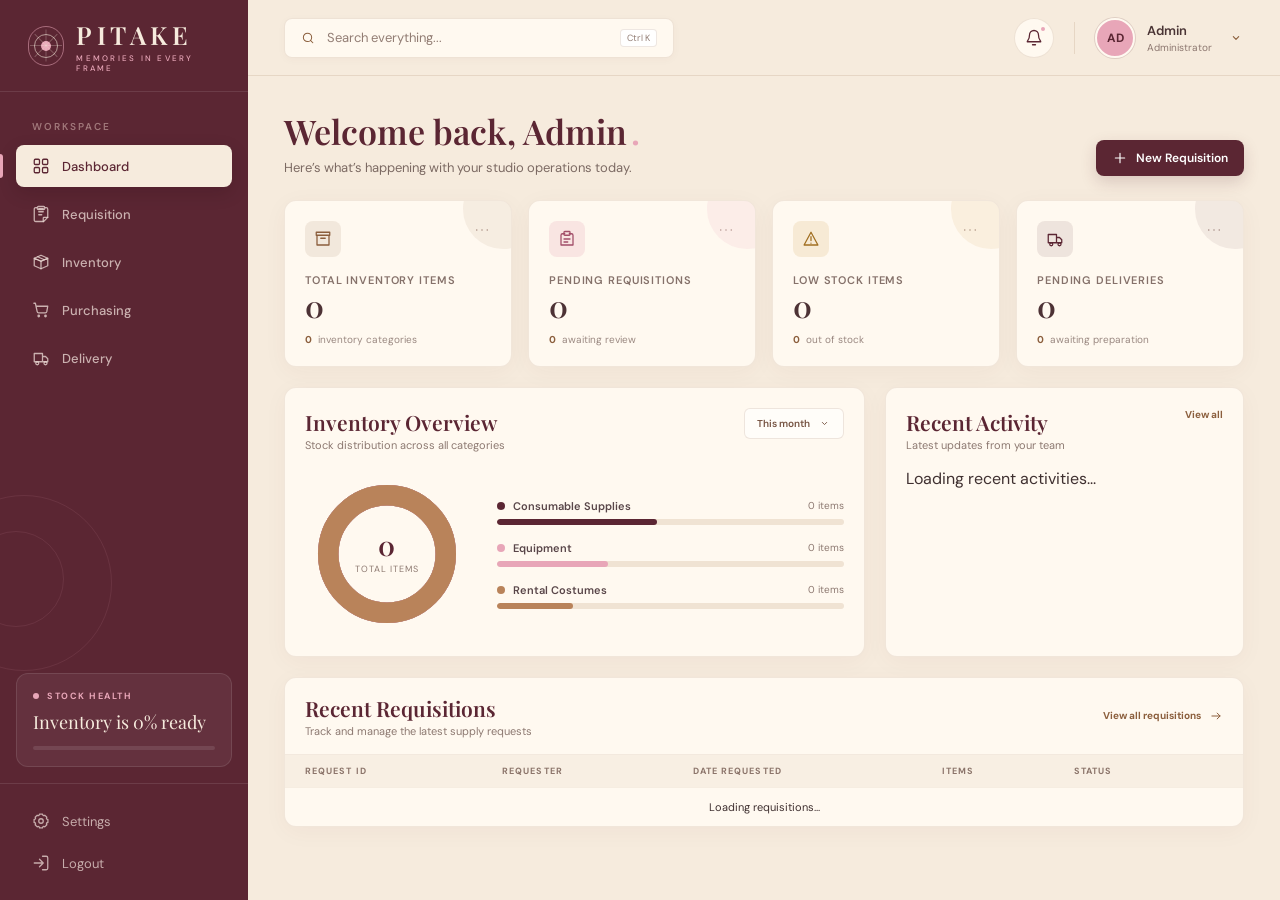
==== pages/dashboard.html @ bb17a234 "Complete admin dashboard and authentication integration" ====
<!DOCTYPE html>
<html lang="en">
<head>
  <meta charset="UTF-8" />
  <meta name="viewport" content="width=device-width, initial-scale=1.0" />
  <title>PITAKE — Studio Operations Dashboard</title>
  <link rel="preconnect" href="https://fonts.googleapis.com" />
  <link rel="preconnect" href="https://fonts.gstatic.com" crossorigin />
  <link href="https://fonts.googleapis.com/css2?family=DM+Sans:wght@400;500;600;700&family=Playfair+Display:wght@500;600;700&display=swap" rel="stylesheet" />
  <link rel="stylesheet" href="../css/dashboard.css" />
</head>
<body>
  <div class="app-layout">
    <!-- Sidebar -->
    <aside class="sidebar">
      <div class="sidebar-decor-outer"></div>
      <div class="sidebar-decor-inner"></div>

      <!-- Brand Header -->
      <div class="brand-header">
        <div class="brand-mark">
          <div class="brand-ring-inner"></div>
          <div class="brand-dot"></div>
          <span class="brand-spoke" style="transform: rotate(0deg)"></span>
          <span class="brand-spoke" style="transform: rotate(45deg)"></span>
          <span class="brand-spoke" style="transform: rotate(90deg)"></span>
          <span class="brand-spoke" style="transform: rotate(135deg)"></span>
        </div>
        <div>
          <p class="font-display brand-title">PITAKE</p>
          <p class="brand-subtitle">Memories in every frame</p>
        </div>
      </div>

      <!-- Navigation -->
      <nav class="sidebar-nav" aria-label="Main navigation">
        <p class="nav-section-label">Workspace</p>
        <div class="nav-list">
          <button class="nav-item active" data-nav="Dashboard">
            <span class="nav-indicator"></span>
            <svg aria-hidden="true" fill="none" height="18" viewBox="0 0 24 24" width="18" stroke="currentColor" stroke-linecap="round" stroke-linejoin="round" stroke-width="1.7">
              <rect x="3" y="3" width="7" height="7" rx="1.5" />
              <rect x="14" y="3" width="7" height="7" rx="1.5" />
              <rect x="3" y="14" width="7" height="7" rx="1.5" />
              <rect x="14" y="14" width="7" height="7" rx="1.5" />
            </svg>
            Dashboard
          </button>

          <button class="nav-item" data-nav="Requisition">
            <svg aria-hidden="true" fill="none" height="18" viewBox="0 0 24 24" width="18" stroke="currentColor" stroke-linecap="round" stroke-linejoin="round" stroke-width="1.7">
              <path d="M9 5h6" />
              <path d="M9 9h6M9 13h4" />
              <path d="M6 3.5H5A2 2 0 0 0 3 5.5v15A2 2 0 0 0 5 22h10.5L21 16.5v-11A2 2 0 0 0 19 3.5h-1" />
              <rect x="7" y="2" width="10" height="4" rx="1.5" />
              <path d="M15 22v-4.5a1 1 0 0 1 1-1h5" />
            </svg>
            Requisition
          </button>

          <button class="nav-item" data-nav="Inventory">
            <svg aria-hidden="true" fill="none" height="18" viewBox="0 0 24 24" width="18" stroke="currentColor" stroke-linecap="round" stroke-linejoin="round" stroke-width="1.7">
              <path d="m3 7 9-4 9 4-9 4-9-4Z" />
              <path d="m3 7 9 4 9-4v10l-9 4-9-4V7Z" />
              <path d="M12 11v10M7.5 5 16.5 9" />
            </svg>
            Inventory
          </button>

          <button class="nav-item" data-nav="Purchasing">
            <svg aria-hidden="true" fill="none" height="18" viewBox="0 0 24 24" width="18" stroke="currentColor" stroke-linecap="round" stroke-linejoin="round" stroke-width="1.7">
              <circle cx="9" cy="20" r="1" />
              <circle cx="18" cy="20" r="1" />
              <path d="M2.5 3h2l2.4 11.2a2 2 0 0 0 2 1.6h8.8a2 2 0 0 0 2-1.6L21 7H6" />
            </svg>
            Purchasing
          </button>

          <button class="nav-item" data-nav="Delivery">
            <svg aria-hidden="true" fill="none" height="18" viewBox="0 0 24 24" width="18" stroke="currentColor" stroke-linecap="round" stroke-linejoin="round" stroke-width="1.7">
              <path d="M3 6h11v11H3zM14 10h4l3 3v4h-7z" />
              <circle cx="7" cy="19" r="2" />
              <circle cx="18" cy="19" r="2" />
            </svg>
            Delivery
          </button>
        </div>
      </nav>

    <!-- Stock Health Widget -->
    <div class="stock-health-card">
        <div class="stock-health-header">
            <span class="stock-health-dot"></span>
            <span class="stock-health-label">Stock health</span>
        </div>

        <p class="font-display stock-health-value" id="stockHealthText">
            Inventory is 0% ready
        </p>

        <div class="stock-progress-track">
            <div
                class="stock-progress-fill"
                id="stockHealthBar"
                style="width: 0%"
            ></div>
        </div>
    </div>

      <!-- Sidebar Footer -->
      <div class="sidebar-footer">
        <button class="footer-btn">
          <svg aria-hidden="true" fill="none" height="18" viewBox="0 0 24 24" width="18" stroke="currentColor" stroke-linecap="round" stroke-linejoin="round" stroke-width="1.7">
            <circle cx="12" cy="12" r="3" />
            <path d="M19.4 15a1.7 1.7 0 0 0 .3 1.9l.1.1-2.8 2.8-.1-.1a1.7 1.7 0 0 0-1.9-.3 1.7 1.7 0 0 0-1 1.6v.2h-4V21a1.7 1.7 0 0 0-1-1.6 1.7 1.7 0 0 0-1.9.3l-.1.1L4.2 17l.1-.1a1.7 1.7 0 0 0 .3-1.9A1.7 1.7 0 0 0 3 14H2.8v-4H3a1.7 1.7 0 0 0 1.6-1 1.7 1.7 0 0 0-.3-1.9L4.2 7 7 4.2l.1.1a1.7 1.7 0 0 0 1.9.3 1.7 1.7 0 0 0 1-1.6v-.2h4V3a1.7 1.7 0 0 0 1 1.6 1.7 1.7 0 0 0 1.9-.3l.1-.1L19.8 7l-.1.1a1.7 1.7 0 0 0-.3 1.9 1.7 1.7 0 0 0 1.6 1h.2v4H21a1.7 1.7 0 0 0-1.6 1Z" />
          </svg>
          Settings
        </button>
        <button class="footer-btn" id="logoutBtn">
          <svg aria-hidden="true" fill="none" height="18" viewBox="0 0 24 24" width="18" stroke="currentColor" stroke-linecap="round" stroke-linejoin="round" stroke-width="1.7">
            <path d="M10 17l5-5-5-5M15 12H3" />
            <path d="M14 3h5a2 2 0 0 1 2 2v14a2 2 0 0 1-2 2h-5" />
          </svg>
          Logout
        </button>
      </div>
    </aside>

    <!-- Main Workspace -->
    <div class="main-wrapper">
      <!-- Top Header -->
      <header class="top-header">
        <!-- Global Search -->
        <div class="search-box">
            <svg aria-hidden="true" fill="none" height="18" viewBox="0 0 24 24" width="18" stroke="currentColor" stroke-linecap="round" stroke-linejoin="round" stroke-width="1.7">
                <circle cx="11" cy="11" r="7" />
                <path d="m20 20-4-4" />
            </svg>

            <input
                type="text"
                id="globalSearch"
                placeholder="Search everything..."
                aria-label="Search everything"
                autocomplete="off"
            />

            <kbd class="search-kbd">Ctrl K</kbd>

            <div id="globalSearchResults" class="global-search-results hidden">
                <p class="search-empty">Start typing to search.</p>
            </div>
        </div>

       <div class="header-actions">
        <div class="notif-wrapper">
            <button id="notif-btn" class="notif-btn" aria-label="Notifications">
                <svg aria-hidden="true" fill="none" height="18" viewBox="0 0 24 24" width="18" stroke="currentColor" stroke-linecap="round" stroke-linejoin="round" stroke-width="1.7">
                    <path d="M18 8a6 6 0 0 0-12 0c0 7-3 7-3 9h18c0-2-3-2-3-9Z" />
                    <path d="M10 21h4" />
                </svg>
                <span class="notif-badge" id="notifBadge"></span>
            </button>

            <div id="notif-popover" class="notif-popover hidden">
                <p class="font-display notif-title">Notifications</p>
                <div id="notificationList">
                    <p class="notif-text">Loading notifications...</p>
                </div>
            </div>
        </div>

          <span class="header-divider"></span>

        <button class="user-profile-btn">
            <div class="user-avatar" id="userAvatar">AD</div>
            <div>
                <p class="user-name" id="userName">Admin</p>
                <p class="user-role" id="userRole">Administrator</p>
            </div>
            <svg class="user-chevron" aria-hidden="true" fill="none" height="16" viewBox="0 0 24 24" width="16" stroke="currentColor" stroke-linecap="round" stroke-linejoin="round" stroke-width="1.7">
                <path d="m8 10 4 4 4-4" />
            </svg>
        </button>
        </div>
      </header>

    <!-- Main Content -->
    <main class="main-content">
        <!-- Page Title Row -->
        <section class="page-header">
            <div>
                <div class="page-date" id="pageDate"></div>

                <h1 class="font-display page-title">
                    Welcome back, <span id="welcomeName">Admin</span><span class="title-dot">.</span>
                </h1>

                <p class="page-subtitle">
                    Here’s what’s happening with your studio operations today.
                </p>
            </div>

            <button class="primary-btn">
                <svg aria-hidden="true" fill="none" height="16" viewBox="0 0 24 24" width="16" stroke="currentColor" stroke-linecap="round" stroke-linejoin="round" stroke-width="1.7">
                    <path d="M12 5v14M5 12h14" />
                </svg>
                New Requisition
            </button>
        </section>

        <!-- Stats Grid -->
        <section class="stats-grid">
          <!-- Stat 1 -->
          <article class="stat-card">
            <div class="stat-orb stat-orb-brown"></div>
            <div class="stat-top">
              <div class="stat-icon icon-brown">
                <svg aria-hidden="true" fill="none" height="18" viewBox="0 0 24 24" width="18" stroke="currentColor" stroke-linecap="round" stroke-linejoin="round" stroke-width="1.7">
                  <path d="M4 7v13h16V7M3 3h18v4H3zM9 11h6" />
                </svg>
              </div>
              <svg class="dots-icon" aria-hidden="true" fill="none" height="18" viewBox="0 0 24 24" width="18">
                <circle cx="5" cy="12" r="1" fill="currentColor" />
                <circle cx="12" cy="12" r="1" fill="currentColor" />
                <circle cx="19" cy="12" r="1" fill="currentColor" />
              </svg>
            </div>
            <p class="stat-label">Total Inventory Items</p>
            <p class="font-display stat-value" id="totalInventory">0</p>
            <div class="stat-meta">
                <span class="stat-change" id="inventoryCategoryCount">0</span>
                <span class="stat-detail">inventory categories</span>
            </div>
          </article>

          <!-- Stat 2 -->
          <article class="stat-card">
            <div class="stat-orb stat-orb-pink"></div>
            <div class="stat-top">
              <div class="stat-icon icon-pink">
                <svg aria-hidden="true" fill="none" height="18" viewBox="0 0 24 24" width="18" stroke="currentColor" stroke-linecap="round" stroke-linejoin="round" stroke-width="1.7">
                  <path d="M9 5H6a2 2 0 0 0-2 2v13h16V7a2 2 0 0 0-2-2h-3" />
                  <rect x="8" y="2" width="8" height="5" rx="1" />
                  <path d="M8 12h8M8 16h5" />
                </svg>
              </div>
              <svg class="dots-icon" aria-hidden="true" fill="none" height="18" viewBox="0 0 24 24" width="18">
                <circle cx="5" cy="12" r="1" fill="currentColor" />
                <circle cx="12" cy="12" r="1" fill="currentColor" />
                <circle cx="19" cy="12" r="1" fill="currentColor" />
              </svg>
            </div>
            <p class="stat-label">Pending Requisitions</p>
            <p class="font-display stat-value" id="pendingRequisitions">0</p>
            <div class="stat-meta">
                <span class="stat-change" id="requisitionMeta">0</span>
                <span class="stat-detail">awaiting review</span>
            </div>
          </article>

          <!-- Stat 3 -->
          <article class="stat-card">
            <div class="stat-orb stat-orb-gold"></div>
            <div class="stat-top">
              <div class="stat-icon icon-gold">
                <svg aria-hidden="true" fill="none" height="18" viewBox="0 0 24 24" width="18" stroke="currentColor" stroke-linecap="round" stroke-linejoin="round" stroke-width="1.7">
                  <path d="M12 3 2.8 20h18.4L12 3Z" />
                  <path d="M12 9v5M12 17.5v.1" />
                </svg>
              </div>
              <svg class="dots-icon" aria-hidden="true" fill="none" height="18" viewBox="0 0 24 24" width="18">
                <circle cx="5" cy="12" r="1" fill="currentColor" />
                <circle cx="12" cy="12" r="1" fill="currentColor" />
                <circle cx="19" cy="12" r="1" fill="currentColor" />
              </svg>
            </div>
            <p class="stat-label">Low Stock Items</p>
            <p class="font-display stat-value" id="lowStockItems">0</p>
            <div class="stat-meta">
                <span class="stat-change" id="lowStockMeta">0</span>
                <span class="stat-detail">out of stock</span>
            </div>
          </article>

          <!-- Stat 4 -->
          <article class="stat-card">
            <div class="stat-orb stat-orb-maroon"></div>
            <div class="stat-top">
              <div class="stat-icon icon-maroon">
                <svg aria-hidden="true" fill="none" height="18" viewBox="0 0 24 24" width="18" stroke="currentColor" stroke-linecap="round" stroke-linejoin="round" stroke-width="1.7">
                  <path d="M3 6h11v11H3zM14 10h4l3 3v4h-7z" />
                  <circle cx="7" cy="19" r="2" />
                  <circle cx="18" cy="19" r="2" />
                </svg>
              </div>
              <svg class="dots-icon" aria-hidden="true" fill="none" height="18" viewBox="0 0 24 24" width="18">
                <circle cx="5" cy="12" r="1" fill="currentColor" />
                <circle cx="12" cy="12" r="1" fill="currentColor" />
                <circle cx="19" cy="12" r="1" fill="currentColor" />
              </svg>
            </div>
            <p class="stat-label">Pending Deliveries</p>
            <p class="font-display stat-value" id="pendingDeliveries">0</p>
            <div class="stat-meta">
                <span class="stat-change" id="deliveryMeta">0</span>
                <span class="stat-detail">awaiting preparation</span>
            </div>
          </article>
        </section>

        <!-- Middle Panels Grid -->
        <section class="middle-grid">
          <!-- Inventory Overview -->
          <article class="panel-card">
            <div class="panel-header">
              <div>
                <h2 class="font-display panel-title">Inventory Overview</h2>
                <p class="panel-subtitle">Stock distribution across all categories</p>
              </div>
              <button class="filter-btn">
                This month
                <svg aria-hidden="true" fill="none" height="13" viewBox="0 0 24 24" width="13" stroke="currentColor" stroke-linecap="round" stroke-linejoin="round" stroke-width="1.7">
                  <path d="m8 10 4 4 4-4" />
                </svg>
              </button>
            </div>

            <div class="overview-body">
              <div class="donut-wrapper">
                <svg viewBox="0 0 120 120" class="donut-svg" aria-label="Inventory distribution chart">
                <!-- Background circle -->
                <circle
                    cx="60" cy="60" r="43"
                    fill="none"
                    stroke="#F0E3D3"
                    stroke-width="15"
                />

                <!-- Consumable Supplies -->
                <circle
                    id="consumableArc"
                    cx="60" cy="60" r="43"
                    fill="none"
                    stroke="#5B2633"
                    stroke-width="15"
                />

                <!-- Equipment -->
                <circle
                    id="equipmentArc"
                    cx="60" cy="60" r="43"
                    fill="none"
                    stroke="#E8A6B8"
                    stroke-width="15"
                />

                <!-- Rental Costumes -->
                <circle
                    id="costumeArc"
                    cx="60" cy="60" r="43"
                    fill="none"
                    stroke="#B9835A"
                    stroke-width="15"
                />
                </svg>
                <div class="donut-center">
                  <span class="font-display donut-total" id="inventoryChartTotal">0</span>
                  <span class="donut-label">Total items</span>
                </div>
              </div>

              <div class="category-list">
                <!-- Category 1 -->
                <div class="category-item">
                  <div class="category-row">
                    <div class="category-name-wrap">
                      <span class="category-dot" style="background-color: #5B2633"></span>
                      <span class="category-name">Consumable Supplies</span>
                    </div>
                    <span class="category-count" id="consumableCount">0 items</span>
                  </div>
                  <div class="progress-track">
                    <div class="progress-fill"  id="consumableProgress" style="width: 46%; background-color: #5B2633"></div>
                  </div>
                </div>

                <!-- Category 2 -->
                <div class="category-item">
                  <div class="category-row">
                    <div class="category-name-wrap">
                      <span class="category-dot" style="background-color: #E8A6B8"></span>
                      <span class="category-name">Equipment</span>
                    </div>
                    <span class="category-count" id="equipmentCount">0 items</span>
                  </div>
                  <div class="progress-track">
                    <div class="progress-fill"  id="equipmentProgress" style="width: 32%; background-color: #E8A6B8"></div>
                  </div>
                </div>

                <!-- Category 3 -->
                <div class="category-item">
                  <div class="category-row">
                    <div class="category-name-wrap">
                      <span class="category-dot" style="background-color: #B9835A"></span>
                      <span class="category-name">Rental Costumes</span>
                    </div>
                    <span class="category-count" id="costumeCount">0 items</span>
                  </div>
                  <div class="progress-track">
                    <div class="progress-fill" id="costumeProgress" style="width: 22%; background-color: #B9835A"></div>
                  </div>
                </div>
              </div>
            </div>
          </article>

          <!-- Recent Activity -->
          <article class="panel-card">
            <div class="panel-header compact">
              <div>
                <h2 class="font-display panel-title">Recent Activity</h2>
                <p class="panel-subtitle">Latest updates from your team</p>
              </div>
              <button class="text-link">View all</button>
            </div>

            <div class="timeline" id="recentActivityList">
                <p id="activityLoading">Loading recent activities...</p>
            </div>
          </article>
        </section>

        <!-- Recent Requisitions Table -->
        <section class="table-card">
          <div class="table-header">
            <div>
              <h2 class="font-display panel-title">Recent Requisitions</h2>
              <p class="panel-subtitle">Track and manage the latest supply requests</p>
            </div>
            <button class="text-link-arrow">
              View all requisitions
              <svg aria-hidden="true" fill="none" height="14" viewBox="0 0 24 24" width="14" stroke="currentColor" stroke-linecap="round" stroke-linejoin="round" stroke-width="1.7">
                <path d="M5 12h14m-5-5 5 5-5 5" />
              </svg>
            </button>
          </div>

          <div class="table-wrap">
            <table class="data-table">
              <thead>
                <tr>
                  <th>Request ID</th>
                  <th>Requester</th>
                  <th>Date Requested</th>
                  <th>Items</th>
                  <th>Status</th>
                  <th class="col-actions"><span class="sr-only">Actions</span></th>
                </tr>
              </thead>
              <tbody id="recentRequisitionsBody">
                <tr>
                    <td colspan="6" style="text-align: center;">
                        Loading requisitions...
                    </td>
                </tr>
            </tbody>
            </table>
          </div>
        </section>
      </main>
    </div>
  </div>

  <!-- Optional lightweight script for notification popover & active nav styling -->
  <script>
    const notifBtn = document.getElementById("notif-btn");
    const notifPopover = document.getElementById("notif-popover");
    notifBtn.addEventListener("click", () => notifPopover.classList.toggle("hidden"));

    document.querySelectorAll(".nav-item").forEach((btn) => {
      btn.addEventListener("click", () => {
        document.querySelectorAll(".nav-item").forEach((item) => {
          item.classList.remove("active");
          const indicator = item.querySelector(".nav-indicator");
          if (indicator) indicator.remove();
        });
        btn.classList.add("active");
        const bar = document.createElement("span");
        bar.className = "nav-indicator";
        btn.prepend(bar);
      });
    });
  </script>

  <script type="module" src="../js/dashboard.js"></script>
</body>
</html>
---- css/dashboard.css ----
/* Base & Reset */
*, *::before, *::after {
  box-sizing: border-box;
  margin: 0;
  padding: 0;
}

:root {
  font-family: "DM Sans", sans-serif;
  color: #3f3030;
  background: #f6ebdd;
  font-synthesis: none;
  text-rendering: optimizeLegibility;
}

body {
  min-width: 1180px;
  min-height: 100vh;
  background-color: #f6ebdd;
  color: #3f3030;
}

button {
  cursor: pointer;
  border: none;
  background: none;
  font-family: inherit;
  color: inherit;
}

::selection {
  color: #fff9f0;
  background: #8b5e3c;
}

.font-display {
  font-family: "Playfair Display", serif;
}

.sr-only {
  position: absolute;
  width: 1px;
  height: 1px;
  overflow: hidden;
  clip: rect(0, 0, 0, 0);
}

.hidden {
  display: none !important;
}

/* Sidebar */
.sidebar {
  position: fixed;
  top: 0;
  bottom: 0;
  left: 0;
  z-index: 30;
  display: flex;
  width: 248px;
  flex-direction: column;
  overflow: hidden;
  background-color: #5b2633;
  color: #f6ebdd;
}

.sidebar-decor-outer {
  pointer-events: none;
  position: absolute;
  left: -64px;
  top: 55%;
  height: 176px;
  width: 176px;
  border-radius: 9999px;
  border: 1px solid rgba(232, 166, 184, 0.1);
}

.sidebar-decor-inner {
  pointer-events: none;
  position: absolute;
  left: -32px;
  top: 59%;
  height: 96px;
  width: 96px;
  border-radius: 9999px;
  border: 1px solid rgba(232, 166, 184, 0.1);
}

.brand-header {
  display: flex;
  height: 92px;
  align-items: center;
  gap: 12px;
  border-bottom: 1px solid rgba(255, 255, 255, 0.1);
  padding: 0 28px;
}

.brand-mark {
  position: relative;
  display: grid;
  height: 40px;
  width: 40px;
  place-items: center;
  border-radius: 9999px;
  border: 1px solid rgba(232, 166, 184, 0.55);
}

.brand-ring-inner {
  position: absolute;
  height: 24px;
  width: 24px;
  border-radius: 9999px;
  border: 1px solid rgba(246, 235, 221, 0.6);
}

.brand-dot {
  position: absolute;
  height: 10px;
  width: 10px;
  border-radius: 9999px;
  background-color: #e8a6b8;
}

.brand-spoke {
  position: absolute;
  height: 1px;
  width: 32px;
  background-color: rgba(246, 235, 221, 0.25);
}

.brand-title {
  font-size: 25px;
  font-weight: 600;
  letter-spacing: 0.18em;
}

.brand-subtitle {
  margin-top: 2px;
  font-size: 8px;
  font-weight: 500;
  text-transform: uppercase;
  letter-spacing: 0.28em;
  color: #e8a6b8;
}

/* Sidebar Navigation */
.sidebar-nav {
  flex: 1;
  padding: 28px 16px;
}

.nav-section-label {
  margin-bottom: 12px;
  padding: 0 16px;
  font-size: 10px;
  font-weight: 600;
  text-transform: uppercase;
  letter-spacing: 0.2em;
  color: rgba(217, 185, 180, 0.55);
}

.nav-list {
  display: flex;
  flex-direction: column;
  gap: 6px;
}

.nav-item {
  position: relative;
  display: flex;
  width: 100%;
  align-items: center;
  gap: 12px;
  border-radius: 8px;
  padding: 12px 16px;
  text-align: left;
  font-size: 13px;
  font-weight: 500;
  color: rgba(235, 217, 212, 0.78);
  transition: all 150ms ease;
}

.nav-item:hover {
  background-color: rgba(255, 255, 255, 0.07);
  color: #ffffff;
}

.nav-item.active {
  background-color: #f6ebdd;
  color: #5b2633;
  box-shadow: 0 6px 18px rgba(31, 7, 13, 0.16);
}

.nav-indicator {
  position: absolute;
  left: -16px;
  height: 24px;
  width: 3px;
  border-top-right-radius: 4px;
  border-bottom-right-radius: 4px;
  background-color: #e8a6b8;
}

/* Stock Health Widget */
.stock-health-card {
  margin: 16px;
  border-radius: 12px;
  border: 1px solid rgba(255, 255, 255, 0.1);
  background-color: rgba(255, 255, 255, 0.055);
  padding: 16px;
}

.stock-health-header {
  margin-bottom: 8px;
  display: flex;
  align-items: center;
  gap: 8px;
  color: #e8a6b8;
}

.stock-health-dot {
  height: 6px;
  width: 6px;
  border-radius: 9999px;
  background-color: #e8a6b8;
}

.stock-health-label {
  font-size: 9px;
  font-weight: 700;
  text-transform: uppercase;
  letter-spacing: 0.17em;
}

.stock-health-value {
  font-size: 18px;
}

.stock-progress-track {
  margin-top: 12px;
  height: 4px;
  overflow: hidden;
  border-radius: 9999px;
  background-color: rgba(255, 255, 255, 0.1);
}

.stock-progress-fill {
  height: 100%;
  border-radius: 9999px;
  background-color: #e8a6b8;
}

/* Sidebar Footer */
.sidebar-footer {
  border-top: 1px solid rgba(255, 255, 255, 0.1);
  padding: 16px;
}

.footer-btn {
  display: flex;
  width: 100%;
  align-items: center;
  gap: 12px;
  border-radius: 8px;
  padding: 12px 16px;
  font-size: 13px;
  color: rgba(235, 217, 212, 0.75);
  transition: all 150ms ease;
}

.footer-btn:hover {
  background-color: rgba(255, 255, 255, 0.07);
  color: #ffffff;
}

/* Main Layout & Top Header */
.main-wrapper {
  margin-left: 248px;
  min-width: 0;
}

.top-header {
  position: sticky;
  top: 0;
  z-index: 20;
  display: flex;
  height: 76px;
  align-items: center;
  justify-content: space-between;
  border-bottom: 1px solid rgba(139, 94, 60, 0.15);
  background-color: rgba(246, 235, 221, 0.95);
  padding: 0 36px;
  backdrop-filter: blur(12px);
}

.search-box {
  display: flex;
  width: 390px;
  align-items: center;
  gap: 12px;
  border-radius: 8px;
  border: 1px solid rgba(139, 94, 60, 0.15);
  background-color: #fff9f0;
  padding: 10px 16px;
  color: #8b5e3c;
  box-shadow: 0 2px 8px rgba(91, 38, 51, 0.03);
}

.search-box:focus-within {
  border-color: rgba(139, 94, 60, 0.35);
}

.search-box input {
  width: 100%;
  border: none;
  background: transparent;
  font-family: inherit;
  font-size: 13px;
  color: #3f3030;
  outline: none;
}

.search-box input::placeholder {
  color: #927d74;
}

.search-kbd {
  border-radius: 4px;
  border: 1px solid rgba(139, 94, 60, 0.15);
  background-color: #ffffff;
  padding: 2px 6px;
  font-family: inherit;
  font-size: 9px;
  color: #927d74;
  white-space: nowrap;
}

.header-actions {
  display: flex;
  align-items: center;
  gap: 20px;
}

.notif-wrapper {
  position: relative;
}

.notif-btn {
  position: relative;
  display: grid;
  height: 40px;
  width: 40px;
  place-items: center;
  border-radius: 9999px;
  border: 1px solid rgba(139, 94, 60, 0.15);
  background-color: #fff9f0;
  color: #5b2633;
  transition: border-color 150ms ease;
}

.notif-btn:hover {
  border-color: rgba(139, 94, 60, 0.3);
}

.notif-badge {
  position: absolute;
  right: 6px;
  top: 6px;
  height: 8px;
  width: 8px;
  border-radius: 9999px;
  border: 2px solid #fff9f0;
  background-color: #e8a6b8;
}

.notif-popover {
  position: absolute;
  right: 0;
  top: 48px;
  width: 288px;
  border-radius: 12px;
  border: 1px solid rgba(139, 94, 60, 0.15);
  background-color: #fff9f0;
  padding: 16px;
  box-shadow: 0 20px 25px -5px rgba(0, 0, 0, 0.1), 0 8px 10px -6px rgba(0, 0, 0, 0.1);
}

.notif-title {
  font-size: 18px;
  color: #5b2633;
}

.notif-text {
  margin-top: 8px;
  font-size: 12px;
  line-height: 20px;
  color: #76625b;
}

.header-divider {
  height: 32px;
  width: 1px;
  background-color: rgba(139, 94, 60, 0.15);
}

.user-profile-btn {
  display: flex;
  align-items: center;
  gap: 12px;
  text-align: left;
}

.user-avatar {
  display: grid;
  height: 40px;
  width: 40px;
  place-items: center;
  border-radius: 9999px;
  border: 2px solid #fff9f0;
  background-color: #e8a6b8;
  font-size: 12px;
  font-weight: 700;
  color: #5b2633;
  box-shadow: 0 0 0 1px rgba(91, 38, 51, 0.15);
}

.user-name {
  font-size: 13px;
  font-weight: 600;
  color: #4a3435;
}

.user-role {
  margin-top: 2px;
  font-size: 10px;
  color: #8d7770;
}

.user-chevron {
  margin-left: 4px;
  color: #8b5e3c;
}

/* Main Content */
.main-content {
  padding: 28px 36px 40px;
}

.page-header {
  margin-bottom: 24px;
  display: flex;
  align-items: flex-end;
  justify-content: space-between;
}

.page-date {
  margin-bottom: 6px;
  font-size: 10px;
  font-weight: 700;
  text-transform: uppercase;
  letter-spacing: 0.2em;
  color: #b07859;
}

.page-title {
  font-size: 34px;
  font-weight: 600;
  line-height: 1.25;
  color: #5b2633;
}

.title-dot {
  margin-left: 4px;
  color: #e8a6b8;
}

.page-subtitle {
  margin-top: 6px;
  font-size: 13px;
  color: #7c6a63;
}

.primary-btn {
  display: flex;
  align-items: center;
  gap: 8px;
  border-radius: 8px;
  background-color: #5b2633;
  padding: 10px 16px;
  font-size: 12px;
  font-weight: 600;
  color: #ffffff;
  box-shadow: 0 6px 16px rgba(91, 38, 51, 0.18);
  transition: background-color 150ms ease;
}

.primary-btn:hover {
  background-color: #6c2e3d;
}

/* Stats Grid */
.stats-grid {
  margin-bottom: 20px;
  display: grid;
  grid-template-columns: repeat(4, 1fr);
  gap: 16px;
}

.stat-card {
  position: relative;
  overflow: hidden;
  border-radius: 12px;
  border: 1px solid rgba(139, 94, 60, 0.12);
  background-color: #fff9f0;
  padding: 20px;
  box-shadow: 0 5px 24px rgba(91, 38, 51, 0.045);
  transition: transform 180ms ease, box-shadow 180ms ease;
}

.stat-card:hover {
  transform: translateY(-2px);
  box-shadow: 0 9px 28px rgba(91, 38, 51, 0.075);
}

.stat-orb {
  position: absolute;
  right: 0;
  top: 0;
  height: 80px;
  width: 80px;
  transform: translate(32px, -32px);
  border-radius: 9999px;
}

.stat-orb-brown { background: rgba(139, 94, 60, 0.08); }
.stat-orb-pink { background: rgba(232, 166, 184, 0.15); }
.stat-orb-gold { background: rgba(212, 166, 90, 0.12); }
.stat-orb-maroon { background: rgba(91, 38, 51, 0.08); }

.stat-top {
  margin-bottom: 16px;
  display: flex;
  align-items: flex-start;
  justify-content: space-between;
}

.stat-icon {
  display: grid;
  height: 36px;
  width: 36px;
  place-items: center;
  border-radius: 8px;
}

.icon-brown { color: #8b5e3c; background: rgba(139, 94, 60, 0.11); }
.icon-pink { color: #a34f69; background: rgba(232, 166, 184, 0.25); }
.icon-gold { color: #a16f22; background: rgba(212, 166, 90, 0.18); }
.icon-maroon { color: #5b2633; background: rgba(91, 38, 51, 0.1); }

.dots-icon {
  color: #a58d82;
}

.stat-label {
  font-size: 11px;
  font-weight: 600;
  text-transform: uppercase;
  letter-spacing: 0.08em;
  color: #85716a;
}

.stat-value {
  margin-top: 4px;
  font-size: 30px;
  font-weight: 600;
  line-height: 1;
  color: #4d3235;
}

.stat-meta {
  margin-top: 12px;
  display: flex;
  align-items: center;
  gap: 6px;
  font-size: 10px;
}

.stat-change {
  font-weight: 700;
  color: #8b5e3c;
}

.stat-detail {
  color: #9a8881;
}

/* Middle Panels Grid */
.middle-grid {
  margin-bottom: 20px;
  display: grid;
  grid-template-columns: 1.62fr 1fr;
  gap: 20px;
}

.panel-card {
  border-radius: 12px;
  border: 1px solid rgba(139, 94, 60, 0.12);
  background-color: #fff9f0;
  padding: 20px;
  box-shadow: 0 5px 24px rgba(91, 38, 51, 0.04);
}

.panel-header {
  margin-bottom: 20px;
  display: flex;
  align-items: flex-start;
  justify-content: space-between;
}

.panel-header.compact {
  margin-bottom: 16px;
}

.panel-title {
  font-size: 21px;
  font-weight: 600;
  color: #5b2633;
}

.panel-subtitle {
  margin-top: 2px;
  font-size: 11px;
  color: #8d7971;
}

.filter-btn {
  display: flex;
  align-items: center;
  gap: 8px;
  border-radius: 6px;
  border: 1px solid rgba(139, 94, 60, 0.15);
  background-color: rgba(255, 255, 255, 0.6);
  padding: 8px 12px;
  font-size: 10px;
  font-weight: 600;
  color: #765342;
}

.text-link {
  font-size: 10px;
  font-weight: 700;
  color: #8b5e3c;
}

.text-link:hover {
  text-decoration: underline;
}

/* Donut & Categories */
.overview-body {
  display: flex;
  align-items: center;
  gap: 28px;
}

.donut-wrapper {
  position: relative;
  height: 164px;
  width: 164px;
  flex-shrink: 0;
}

.donut-svg {
  height: 100%;
  width: 100%;
  transform: rotate(-90deg);
}

.donut-center {
  position: absolute;
  inset: 0;
  display: grid;
  place-content: center;
  text-align: center;
}

.donut-total {
  font-size: 27px;
  font-weight: 600;
  line-height: 1;
  color: #5b2633;
}

.donut-label {
  margin-top: 4px;
  font-size: 9px;
  text-transform: uppercase;
  letter-spacing: 0.12em;
  color: #8d7971;
}

.category-list {
  flex: 1;
  display: flex;
  flex-direction: column;
  gap: 16px;
}

.category-row {
  margin-bottom: 6px;
  display: flex;
  align-items: center;
  justify-content: space-between;
}

.category-name-wrap {
  display: flex;
  align-items: center;
  gap: 8px;
}

.category-dot {
  height: 8px;
  width: 8px;
  border-radius: 9999px;
}

.category-name {
  font-size: 11px;
  font-weight: 600;
  color: #594649;
}

.category-count {
  font-size: 10px;
  color: #8d7971;
}

.progress-track {
  height: 6px;
  overflow: hidden;
  border-radius: 9999px;
  background-color: #f0e3d3;
}

.progress-fill {
  height: 100%;
  border-radius: 9999px;
}

/* Activity Timeline */
.timeline-item {
  position: relative;
  display: flex;
  gap: 12px;
  padding-bottom: 14px;
}

.timeline-item:last-child {
  padding-bottom: 0;
}

.timeline-line {
  position: absolute;
  left: 5px;
  top: 12px;
  height: 100%;
  width: 1px;
  background-color: rgba(139, 94, 60, 0.12);
}

.timeline-dot {
  position: relative;
  margin-top: 4px;
  height: 11px;
  width: 11px;
  flex-shrink: 0;
  border-radius: 9999px;
  border: 3px solid #fff9f0;
  box-shadow: 0 0 0 1px rgba(91, 38, 51, 0.15);
}

.timeline-content {
  min-width: 0;
  flex: 1;
}

.timeline-top {
  display: flex;
  align-items: flex-start;
  justify-content: space-between;
  gap: 8px;
}

.timeline-title {
  overflow: hidden;
  text-overflow: ellipsis;
  white-space: nowrap;
  font-size: 11px;
  font-weight: 600;
  color: #513d40;
}

.timeline-time {
  flex-shrink: 0;
  font-size: 9px;
  color: #a18d85;
}

.timeline-desc {
  margin-top: 2px;
  overflow: hidden;
  text-overflow: ellipsis;
  white-space: nowrap;
  font-size: 10px;
  color: #8d7971;
}

/* Requisitions Table */
.table-card {
  overflow: hidden;
  border-radius: 12px;
  border: 1px solid rgba(139, 94, 60, 0.12);
  background-color: #fff9f0;
  box-shadow: 0 5px 24px rgba(91, 38, 51, 0.04);
}

.table-header {
  display: flex;
  align-items: center;
  justify-content: space-between;
  padding: 16px 20px;
}

.text-link-arrow {
  display: flex;
  align-items: center;
  gap: 8px;
  font-size: 10px;
  font-weight: 700;
  color: #8b5e3c;
}

.table-wrap {
  border-top: 1px solid rgba(139, 94, 60, 0.1);
}

.data-table {
  width: 100%;
  border-collapse: collapse;
}

.data-table thead tr {
  background-color: #f8efe3;
  text-align: left;
  font-size: 9px;
  text-transform: uppercase;
  letter-spacing: 0.12em;
  color: #8b746a;
}

.data-table th {
  padding: 10px 16px;
  font-weight: 700;
}

.data-table th:first-child {
  padding-left: 20px;
}

.col-actions {
  width: 40px;
}

.data-table tbody tr {
  border-top: 1px solid rgba(139, 94, 60, 0.08);
  font-size: 11px;
  transition: background-color 150ms ease;
}

.data-table tbody tr:hover {
  background-color: rgba(248, 239, 227, 0.55);
}

.data-table td {
  padding: 12px 16px;
}

.req-id {
  padding-left: 20px !important;
  font-weight: 700;
  color: #7d4e3a;
}

.requester-cell {
  display: flex;
  align-items: center;
  gap: 10px;
}

.requester-avatar {
  display: grid;
  height: 28px;
  width: 28px;
  place-items: center;
  border-radius: 9999px;
  background-color: rgba(232, 166, 184, 0.35);
  font-size: 9px;
  font-weight: 700;
  color: #5b2633;
}

.requester-name {
  font-weight: 600;
  color: #513d40;
}

.req-date {
  color: #786760;
}

.req-items {
  color: #594649;
}

.item-badge {
  margin-left: 8px;
  border-radius: 4px;
  background-color: #efe1d2;
  padding: 2px 6px;
  font-size: 9px;
  color: #8b5e3c;
}

.req-actions {
  color: #9b877f;
}

/* Status Pills */
.status {
  display: inline-flex;
  align-items: center;
  gap: 5px;
  border-radius: 999px;
  padding: 4px 9px;
  font-size: 9px;
  font-weight: 700;
}

.status::before {
  content: "";
  width: 5px;
  height: 5px;
  border-radius: 999px;
  background: currentColor;
}

.status-pending {
  color: #9a691c;
  background: #f8e9c9;
}

.status-approved {
  color: #49705a;
  background: #e2eee5;
}

.status-in-review {
  color: #8c4e65;
  background: #f4dfe5;
}

.status-rejected {
  color: #9a4747;
  background: #f8e5e2;
}

@media (max-height: 820px) {
  .main-content {
    padding-top: 20px !important;
  }
}


/* Global Search Results */
.search-box {
    position: relative;
}

.global-search-results {
    position: absolute;
    top: calc(100% + 10px);
    left: 0;
    width: 100%;
    min-width: 320px;
    max-height: 360px;
    overflow-y: auto;
    background: #fff;
    border: 1px solid #eadfd5;
    border-radius: 12px;
    box-shadow: 0 8px 24px rgba(63, 48, 48, 0.12);
    z-index: 1000;
    padding: 8px;
}

.global-search-results.hidden {
    display: none;
}

.search-result-item {
    display: flex;
    flex-direction: column;
    gap: 4px;
    padding: 12px;
    border-radius: 8px;
    cursor: pointer;
    transition: background 0.2s ease;
}

.search-result-item:hover {
    background: #f6ebdd;
}

.search-result-item strong {
    color: #3f3030;
    font-size: 13px;
    font-weight: 600;
}

.search-result-item small {
    color: #987e70;
    font-size: 11px;
}

.search-empty {
    padding: 12px;
    color: #987e70;
    font-size: 13px;
}
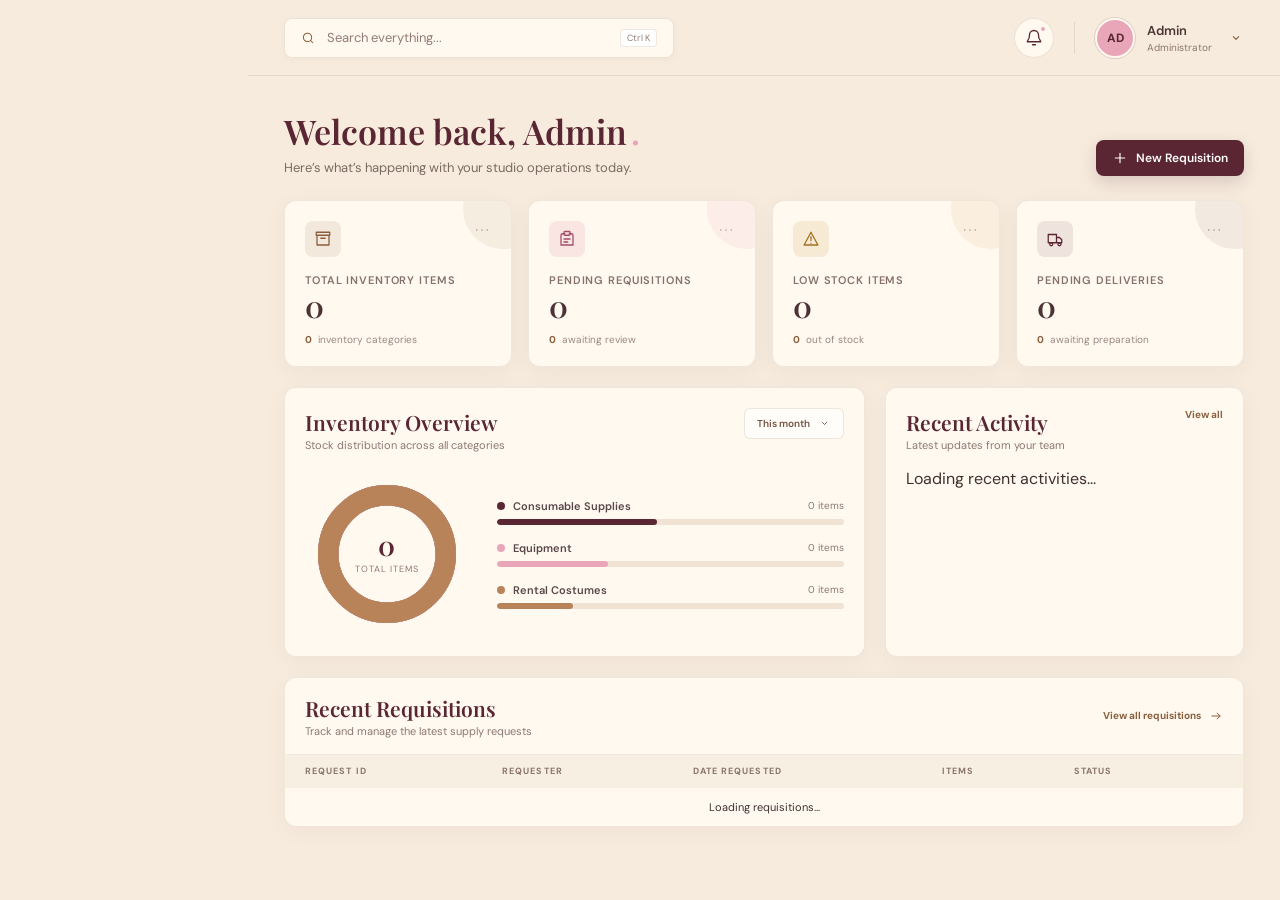
==== commit 3e4a08e2: "modified dashboard ui" ====
--- a/pages/dashboard.html
+++ b/pages/dashboard.html
@@ -8,123 +8,12 @@
   <link rel="preconnect" href="https://fonts.gstatic.com" crossorigin />
   <link href="https://fonts.googleapis.com/css2?family=DM+Sans:wght@400;500;600;700&family=Playfair+Display:wght@500;600;700&display=swap" rel="stylesheet" />
   <link rel="stylesheet" href="../css/dashboard.css" />
+  <link rel="stylesheet" href="../css/sidebar.css">
 </head>
 <body>
   <div class="app-layout">
     <!-- Sidebar -->
-    <aside class="sidebar">
-      <div class="sidebar-decor-outer"></div>
-      <div class="sidebar-decor-inner"></div>
-
-      <!-- Brand Header -->
-      <div class="brand-header">
-        <div class="brand-mark">
-          <div class="brand-ring-inner"></div>
-          <div class="brand-dot"></div>
-          <span class="brand-spoke" style="transform: rotate(0deg)"></span>
-          <span class="brand-spoke" style="transform: rotate(45deg)"></span>
-          <span class="brand-spoke" style="transform: rotate(90deg)"></span>
-          <span class="brand-spoke" style="transform: rotate(135deg)"></span>
-        </div>
-        <div>
-          <p class="font-display brand-title">PITAKE</p>
-          <p class="brand-subtitle">Memories in every frame</p>
-        </div>
-      </div>
-
-      <!-- Navigation -->
-      <nav class="sidebar-nav" aria-label="Main navigation">
-        <p class="nav-section-label">Workspace</p>
-        <div class="nav-list">
-          <button class="nav-item active" data-nav="Dashboard">
-            <span class="nav-indicator"></span>
-            <svg aria-hidden="true" fill="none" height="18" viewBox="0 0 24 24" width="18" stroke="currentColor" stroke-linecap="round" stroke-linejoin="round" stroke-width="1.7">
-              <rect x="3" y="3" width="7" height="7" rx="1.5" />
-              <rect x="14" y="3" width="7" height="7" rx="1.5" />
-              <rect x="3" y="14" width="7" height="7" rx="1.5" />
-              <rect x="14" y="14" width="7" height="7" rx="1.5" />
-            </svg>
-            Dashboard
-          </button>
-
-          <button class="nav-item" data-nav="Requisition">
-            <svg aria-hidden="true" fill="none" height="18" viewBox="0 0 24 24" width="18" stroke="currentColor" stroke-linecap="round" stroke-linejoin="round" stroke-width="1.7">
-              <path d="M9 5h6" />
-              <path d="M9 9h6M9 13h4" />
-              <path d="M6 3.5H5A2 2 0 0 0 3 5.5v15A2 2 0 0 0 5 22h10.5L21 16.5v-11A2 2 0 0 0 19 3.5h-1" />
-              <rect x="7" y="2" width="10" height="4" rx="1.5" />
-              <path d="M15 22v-4.5a1 1 0 0 1 1-1h5" />
-            </svg>
-            Requisition
-          </button>
-
-          <button class="nav-item" data-nav="Inventory">
-            <svg aria-hidden="true" fill="none" height="18" viewBox="0 0 24 24" width="18" stroke="currentColor" stroke-linecap="round" stroke-linejoin="round" stroke-width="1.7">
-              <path d="m3 7 9-4 9 4-9 4-9-4Z" />
-              <path d="m3 7 9 4 9-4v10l-9 4-9-4V7Z" />
-              <path d="M12 11v10M7.5 5 16.5 9" />
-            </svg>
-            Inventory
-          </button>
-
-          <button class="nav-item" data-nav="Purchasing">
-            <svg aria-hidden="true" fill="none" height="18" viewBox="0 0 24 24" width="18" stroke="currentColor" stroke-linecap="round" stroke-linejoin="round" stroke-width="1.7">
-              <circle cx="9" cy="20" r="1" />
-              <circle cx="18" cy="20" r="1" />
-              <path d="M2.5 3h2l2.4 11.2a2 2 0 0 0 2 1.6h8.8a2 2 0 0 0 2-1.6L21 7H6" />
-            </svg>
-            Purchasing
-          </button>
-
-          <button class="nav-item" data-nav="Delivery">
-            <svg aria-hidden="true" fill="none" height="18" viewBox="0 0 24 24" width="18" stroke="currentColor" stroke-linecap="round" stroke-linejoin="round" stroke-width="1.7">
-              <path d="M3 6h11v11H3zM14 10h4l3 3v4h-7z" />
-              <circle cx="7" cy="19" r="2" />
-              <circle cx="18" cy="19" r="2" />
-            </svg>
-            Delivery
-          </button>
-        </div>
-      </nav>
-
-    <!-- Stock Health Widget -->
-    <div class="stock-health-card">
-        <div class="stock-health-header">
-            <span class="stock-health-dot"></span>
-            <span class="stock-health-label">Stock health</span>
-        </div>
-
-        <p class="font-display stock-health-value" id="stockHealthText">
-            Inventory is 0% ready
-        </p>
-
-        <div class="stock-progress-track">
-            <div
-                class="stock-progress-fill"
-                id="stockHealthBar"
-                style="width: 0%"
-            ></div>
-        </div>
-    </div>
-
-      <!-- Sidebar Footer -->
-      <div class="sidebar-footer">
-        <button class="footer-btn">
-          <svg aria-hidden="true" fill="none" height="18" viewBox="0 0 24 24" width="18" stroke="currentColor" stroke-linecap="round" stroke-linejoin="round" stroke-width="1.7">
-            <circle cx="12" cy="12" r="3" />
-            <path d="M19.4 15a1.7 1.7 0 0 0 .3 1.9l.1.1-2.8 2.8-.1-.1a1.7 1.7 0 0 0-1.9-.3 1.7 1.7 0 0 0-1 1.6v.2h-4V21a1.7 1.7 0 0 0-1-1.6 1.7 1.7 0 0 0-1.9.3l-.1.1L4.2 17l.1-.1a1.7 1.7 0 0 0 .3-1.9A1.7 1.7 0 0 0 3 14H2.8v-4H3a1.7 1.7 0 0 0 1.6-1 1.7 1.7 0 0 0-.3-1.9L4.2 7 7 4.2l.1.1a1.7 1.7 0 0 0 1.9.3 1.7 1.7 0 0 0 1-1.6v-.2h4V3a1.7 1.7 0 0 0 1 1.6 1.7 1.7 0 0 0 1.9-.3l.1-.1L19.8 7l-.1.1a1.7 1.7 0 0 0-.3 1.9 1.7 1.7 0 0 0 1.6 1h.2v4H21a1.7 1.7 0 0 0-1.6 1Z" />
-          </svg>
-          Settings
-        </button>
-        <button class="footer-btn" id="logoutBtn">
-          <svg aria-hidden="true" fill="none" height="18" viewBox="0 0 24 24" width="18" stroke="currentColor" stroke-linecap="round" stroke-linejoin="round" stroke-width="1.7">
-            <path d="M10 17l5-5-5-5M15 12H3" />
-            <path d="M14 3h5a2 2 0 0 1 2 2v14a2 2 0 0 1-2 2h-5" />
-          </svg>
-          Logout
-        </button>
-      </div>
-    </aside>
+    <div id="sidebar-container"></div>
 
     <!-- Main Workspace -->
     <div class="main-wrapper">
@@ -473,7 +362,6 @@
     </div>
   </div>
 
-  <!-- Optional lightweight script for notification popover & active nav styling -->
   <script>
     const notifBtn = document.getElementById("notif-btn");
     const notifPopover = document.getElementById("notif-popover");
@@ -493,7 +381,7 @@
       });
     });
   </script>
-
   <script type="module" src="../js/dashboard.js"></script>
+  <script type="module" src="../js/sidebar.js"></script>
 </body>
 </html>
--- a/css/dashboard.css
+++ b/css/dashboard.css
@@ -47,230 +47,6 @@
 
 .hidden {
   display: none !important;
-}
-
-/* Sidebar */
-.sidebar {
-  position: fixed;
-  top: 0;
-  bottom: 0;
-  left: 0;
-  z-index: 30;
-  display: flex;
-  width: 248px;
-  flex-direction: column;
-  overflow: hidden;
-  background-color: #5b2633;
-  color: #f6ebdd;
-}
-
-.sidebar-decor-outer {
-  pointer-events: none;
-  position: absolute;
-  left: -64px;
-  top: 55%;
-  height: 176px;
-  width: 176px;
-  border-radius: 9999px;
-  border: 1px solid rgba(232, 166, 184, 0.1);
-}
-
-.sidebar-decor-inner {
-  pointer-events: none;
-  position: absolute;
-  left: -32px;
-  top: 59%;
-  height: 96px;
-  width: 96px;
-  border-radius: 9999px;
-  border: 1px solid rgba(232, 166, 184, 0.1);
-}
-
-.brand-header {
-  display: flex;
-  height: 92px;
-  align-items: center;
-  gap: 12px;
-  border-bottom: 1px solid rgba(255, 255, 255, 0.1);
-  padding: 0 28px;
-}
-
-.brand-mark {
-  position: relative;
-  display: grid;
-  height: 40px;
-  width: 40px;
-  place-items: center;
-  border-radius: 9999px;
-  border: 1px solid rgba(232, 166, 184, 0.55);
-}
-
-.brand-ring-inner {
-  position: absolute;
-  height: 24px;
-  width: 24px;
-  border-radius: 9999px;
-  border: 1px solid rgba(246, 235, 221, 0.6);
-}
-
-.brand-dot {
-  position: absolute;
-  height: 10px;
-  width: 10px;
-  border-radius: 9999px;
-  background-color: #e8a6b8;
-}
-
-.brand-spoke {
-  position: absolute;
-  height: 1px;
-  width: 32px;
-  background-color: rgba(246, 235, 221, 0.25);
-}
-
-.brand-title {
-  font-size: 25px;
-  font-weight: 600;
-  letter-spacing: 0.18em;
-}
-
-.brand-subtitle {
-  margin-top: 2px;
-  font-size: 8px;
-  font-weight: 500;
-  text-transform: uppercase;
-  letter-spacing: 0.28em;
-  color: #e8a6b8;
-}
-
-/* Sidebar Navigation */
-.sidebar-nav {
-  flex: 1;
-  padding: 28px 16px;
-}
-
-.nav-section-label {
-  margin-bottom: 12px;
-  padding: 0 16px;
-  font-size: 10px;
-  font-weight: 600;
-  text-transform: uppercase;
-  letter-spacing: 0.2em;
-  color: rgba(217, 185, 180, 0.55);
-}
-
-.nav-list {
-  display: flex;
-  flex-direction: column;
-  gap: 6px;
-}
-
-.nav-item {
-  position: relative;
-  display: flex;
-  width: 100%;
-  align-items: center;
-  gap: 12px;
-  border-radius: 8px;
-  padding: 12px 16px;
-  text-align: left;
-  font-size: 13px;
-  font-weight: 500;
-  color: rgba(235, 217, 212, 0.78);
-  transition: all 150ms ease;
-}
-
-.nav-item:hover {
-  background-color: rgba(255, 255, 255, 0.07);
-  color: #ffffff;
-}
-
-.nav-item.active {
-  background-color: #f6ebdd;
-  color: #5b2633;
-  box-shadow: 0 6px 18px rgba(31, 7, 13, 0.16);
-}
-
-.nav-indicator {
-  position: absolute;
-  left: -16px;
-  height: 24px;
-  width: 3px;
-  border-top-right-radius: 4px;
-  border-bottom-right-radius: 4px;
-  background-color: #e8a6b8;
-}
-
-/* Stock Health Widget */
-.stock-health-card {
-  margin: 16px;
-  border-radius: 12px;
-  border: 1px solid rgba(255, 255, 255, 0.1);
-  background-color: rgba(255, 255, 255, 0.055);
-  padding: 16px;
-}
-
-.stock-health-header {
-  margin-bottom: 8px;
-  display: flex;
-  align-items: center;
-  gap: 8px;
-  color: #e8a6b8;
-}
-
-.stock-health-dot {
-  height: 6px;
-  width: 6px;
-  border-radius: 9999px;
-  background-color: #e8a6b8;
-}
-
-.stock-health-label {
-  font-size: 9px;
-  font-weight: 700;
-  text-transform: uppercase;
-  letter-spacing: 0.17em;
-}
-
-.stock-health-value {
-  font-size: 18px;
-}
-
-.stock-progress-track {
-  margin-top: 12px;
-  height: 4px;
-  overflow: hidden;
-  border-radius: 9999px;
-  background-color: rgba(255, 255, 255, 0.1);
-}
-
-.stock-progress-fill {
-  height: 100%;
-  border-radius: 9999px;
-  background-color: #e8a6b8;
-}
-
-/* Sidebar Footer */
-.sidebar-footer {
-  border-top: 1px solid rgba(255, 255, 255, 0.1);
-  padding: 16px;
-}
-
-.footer-btn {
-  display: flex;
-  width: 100%;
-  align-items: center;
-  gap: 12px;
-  border-radius: 8px;
-  padding: 12px 16px;
-  font-size: 13px;
-  color: rgba(235, 217, 212, 0.75);
-  transition: all 150ms ease;
-}
-
-.footer-btn:hover {
-  background-color: rgba(255, 255, 255, 0.07);
-  color: #ffffff;
 }
 
 /* Main Layout & Top Header */
--- a/css/sidebar.css
+++ b/css/sidebar.css
@@ -0,0 +1,273 @@
+/* ==============================
+   PITAKE SHARED SIDEBAR
+============================== */
+
+.sidebar {
+  position: fixed;
+  top: 0;
+  bottom: 0;
+  left: 0;
+  z-index: 30;
+  display: flex;
+  width: 248px;
+  min-width: 248px;
+  flex-direction: column;
+  overflow-y: auto;
+  overflow-x: hidden;
+  background-color: #5b2633;
+  color: #f6ebdd;
+  font-family: "DM Sans", sans-serif;
+  box-sizing: border-box;
+}
+
+.sidebar *,
+.sidebar *::before,
+.sidebar *::after {
+  box-sizing: border-box;
+}
+
+/* Decorative Rings */
+.sidebar-decor-outer {
+  pointer-events: none;
+  position: absolute;
+  left: -64px;
+  top: 55%;
+  height: 176px;
+  width: 176px;
+  border-radius: 9999px;
+  border: 1px solid rgba(232, 166, 184, 0.1);
+}
+
+.sidebar-decor-inner {
+  pointer-events: none;
+  position: absolute;
+  left: -32px;
+  top: 59%;
+  height: 96px;
+  width: 96px;
+  border-radius: 9999px;
+  border: 1px solid rgba(232, 166, 184, 0.1);
+}
+
+/* Brand */
+.brand-header {
+  display: flex;
+  height: 92px;
+  flex-shrink: 0;
+  align-items: center;
+  gap: 12px;
+  border-bottom: 1px solid rgba(255, 255, 255, 0.1);
+  padding: 0 28px;
+}
+
+.brand-mark {
+  position: relative;
+  display: grid;
+  height: 40px;
+  width: 40px;
+  flex-shrink: 0;
+  place-items: center;
+  border-radius: 9999px;
+  border: 1px solid rgba(232, 166, 184, 0.55);
+}
+
+.brand-ring-inner {
+  position: absolute;
+  height: 24px;
+  width: 24px;
+  border-radius: 9999px;
+  border: 1px solid rgba(246, 235, 221, 0.6);
+}
+
+.brand-dot {
+  position: absolute;
+  height: 10px;
+  width: 10px;
+  border-radius: 9999px;
+  background-color: #e8a6b8;
+}
+
+.brand-spoke {
+  position: absolute;
+  height: 1px;
+  width: 32px;
+  background-color: rgba(246, 235, 221, 0.25);
+}
+
+.brand-title {
+  margin: 0;
+  font-family: "Playfair Display", serif;
+  font-size: 25px;
+  font-weight: 600;
+  letter-spacing: 0.18em;
+  color: #f6ebdd;
+}
+
+.brand-subtitle {
+  margin: 2px 0 0;
+  font-size: 8px;
+  font-weight: 500;
+  text-transform: uppercase;
+  letter-spacing: 0.28em;
+  color: #e8a6b8;
+}
+
+/* Navigation */
+.sidebar-nav {
+  flex: 1;
+  min-height: 0;
+  padding: 28px 16px;
+}
+
+.nav-section-label {
+  margin: 0 0 12px;
+  padding: 0 16px;
+  font-size: 10px;
+  font-weight: 600;
+  text-transform: uppercase;
+  letter-spacing: 0.2em;
+  color: rgba(217, 185, 180, 0.55);
+}
+
+.nav-list {
+  display: flex;
+  flex-direction: column;
+  gap: 6px;
+}
+
+.nav-item,
+.nav-link {
+  position: relative;
+  display: flex;
+  width: 100%;
+  align-items: center;
+  gap: 12px;
+  border: none;
+  border-radius: 8px;
+  background: transparent;
+  padding: 12px 16px;
+  text-align: left;
+  text-decoration: none;
+  font-family: "DM Sans", sans-serif;
+  font-size: 13px;
+  font-weight: 500;
+  color: rgba(235, 217, 212, 0.78);
+  cursor: pointer;
+  transition: all 150ms ease;
+}
+
+.nav-item svg,
+.nav-link svg {
+  flex-shrink: 0;
+}
+
+.nav-item:hover,
+.nav-link:hover {
+  background-color: rgba(255, 255, 255, 0.07);
+  color: #ffffff;
+}
+
+.nav-item.active,
+.nav-link.active {
+  background-color: #f6ebdd;
+  color: #5b2633;
+  font-weight: 600;
+  box-shadow: 0 6px 18px rgba(31, 7, 13, 0.16);
+}
+
+.nav-item.active::before,
+.nav-link.active::before {
+  content: "";
+  position: absolute;
+  left: -16px;
+  height: 24px;
+  width: 3px;
+  border-top-right-radius: 4px;
+  border-bottom-right-radius: 4px;
+  background-color: #e8a6b8;
+}
+
+/* Stock Health Widget */
+.stock-health-card {
+  margin: 16px;
+  border-radius: 12px;
+  border: 1px solid rgba(255, 255, 255, 0.1);
+  background-color: rgba(255, 255, 255, 0.055);
+  padding: 16px;
+  flex-shrink: 0;
+}
+
+.stock-health-header {
+  margin-bottom: 8px;
+  display: flex;
+  align-items: center;
+  gap: 8px;
+  color: #e8a6b8;
+}
+
+.stock-health-dot {
+  height: 6px;
+  width: 6px;
+  border-radius: 9999px;
+  background-color: #e8a6b8;
+}
+
+.stock-health-label {
+  font-size: 9px;
+  font-weight: 700;
+  text-transform: uppercase;
+  letter-spacing: 0.17em;
+}
+
+.stock-health-value {
+  margin: 0;
+  font-family: "Playfair Display", serif;
+  font-size: 18px;
+  color: #f6ebdd;
+}
+
+.stock-progress-track {
+  margin-top: 12px;
+  height: 4px;
+  overflow: hidden;
+  border-radius: 9999px;
+  background-color: rgba(255, 255, 255, 0.1);
+}
+
+.stock-progress-fill {
+  height: 100%;
+  border-radius: 9999px;
+  background-color: #e8a6b8;
+}
+
+/* Sidebar Footer */
+.sidebar-footer {
+  flex-shrink: 0;
+  margin-top: auto;
+  border-top: 1px solid rgba(255, 255, 255, 0.1);
+  padding: 16px;
+}
+
+.footer-btn {
+  display: flex;
+  width: 100%;
+  align-items: center;
+  gap: 12px;
+  border: none;
+  border-radius: 8px;
+  background: transparent;
+  padding: 12px 16px;
+  text-align: left;
+  text-decoration: none;
+  font-family: "DM Sans", sans-serif;
+  font-size: 13px;
+  font-weight: 500;
+  color: rgba(235, 217, 212, 0.75);
+  cursor: pointer;
+  transition: all 150ms ease;
+}
+
+.footer-btn:hover {
+  background-color: rgba(255, 255, 255, 0.07);
+  color: #ffffff;
+}
